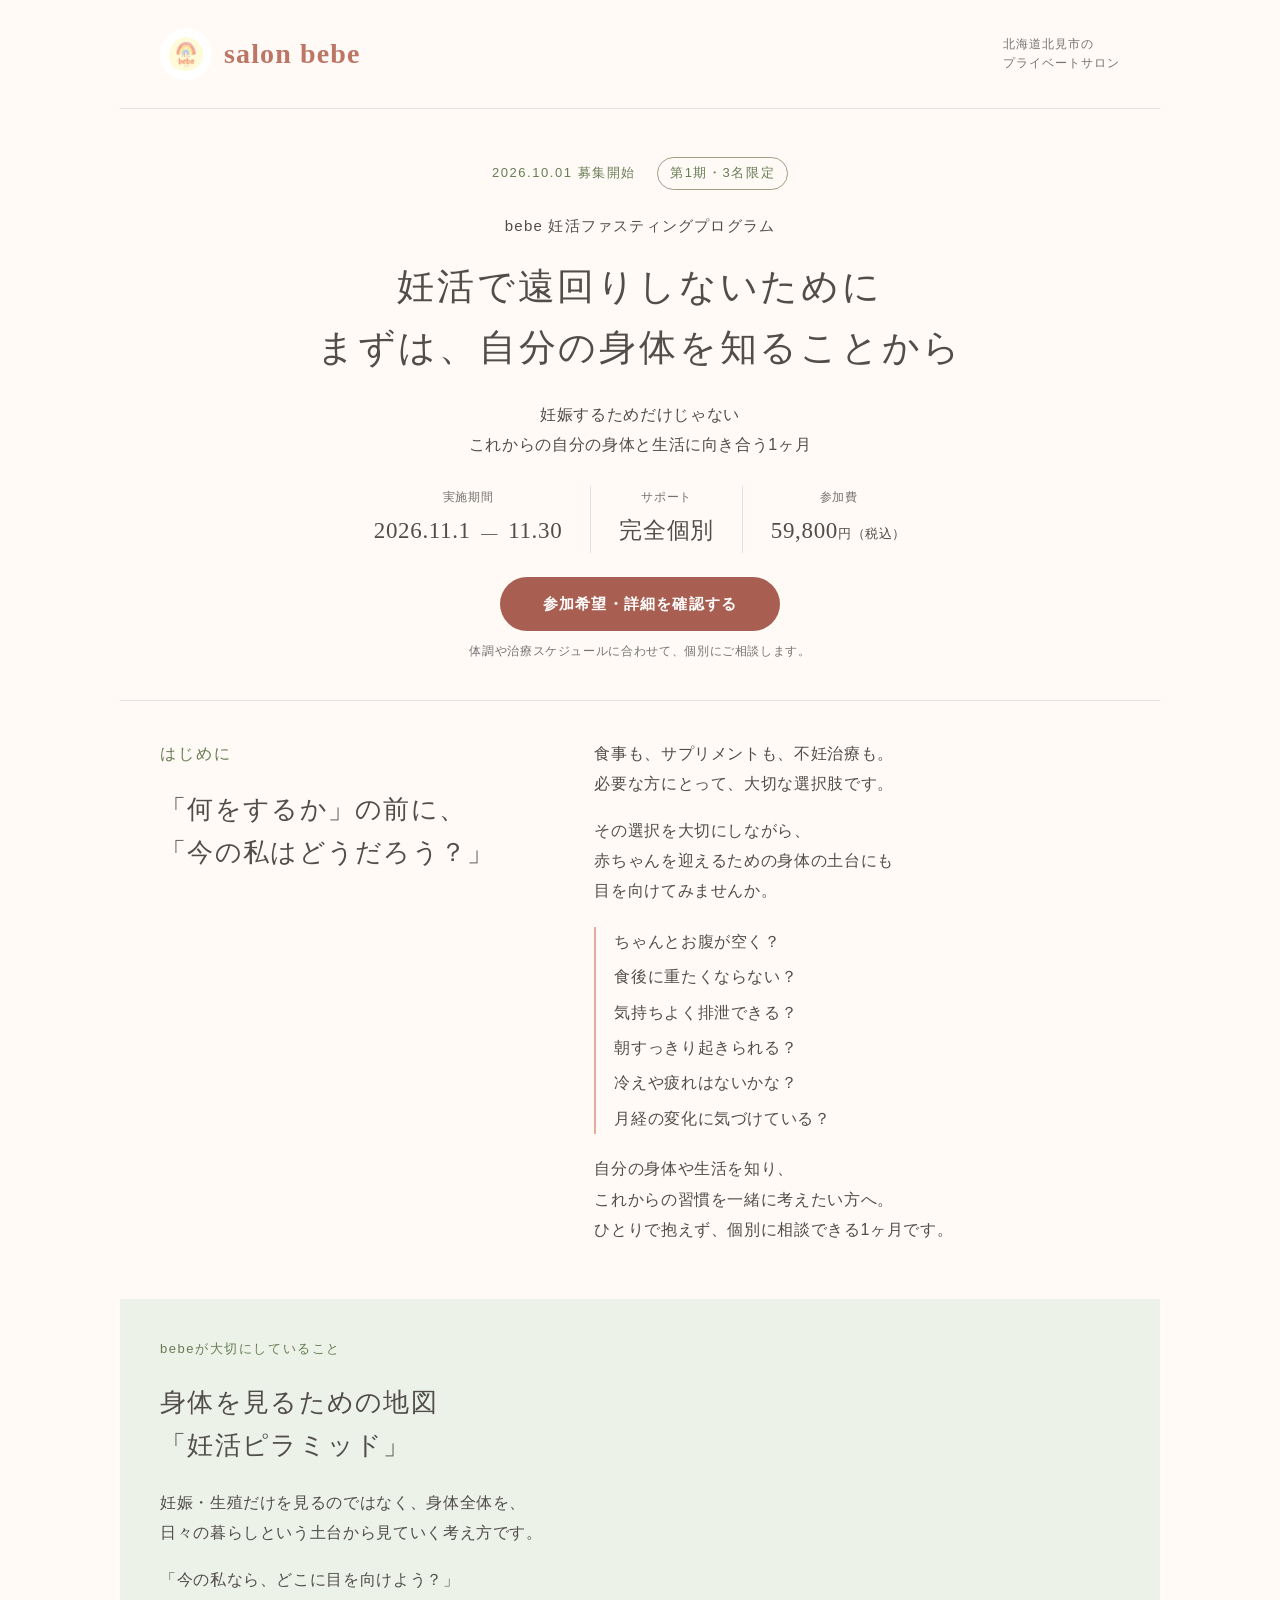
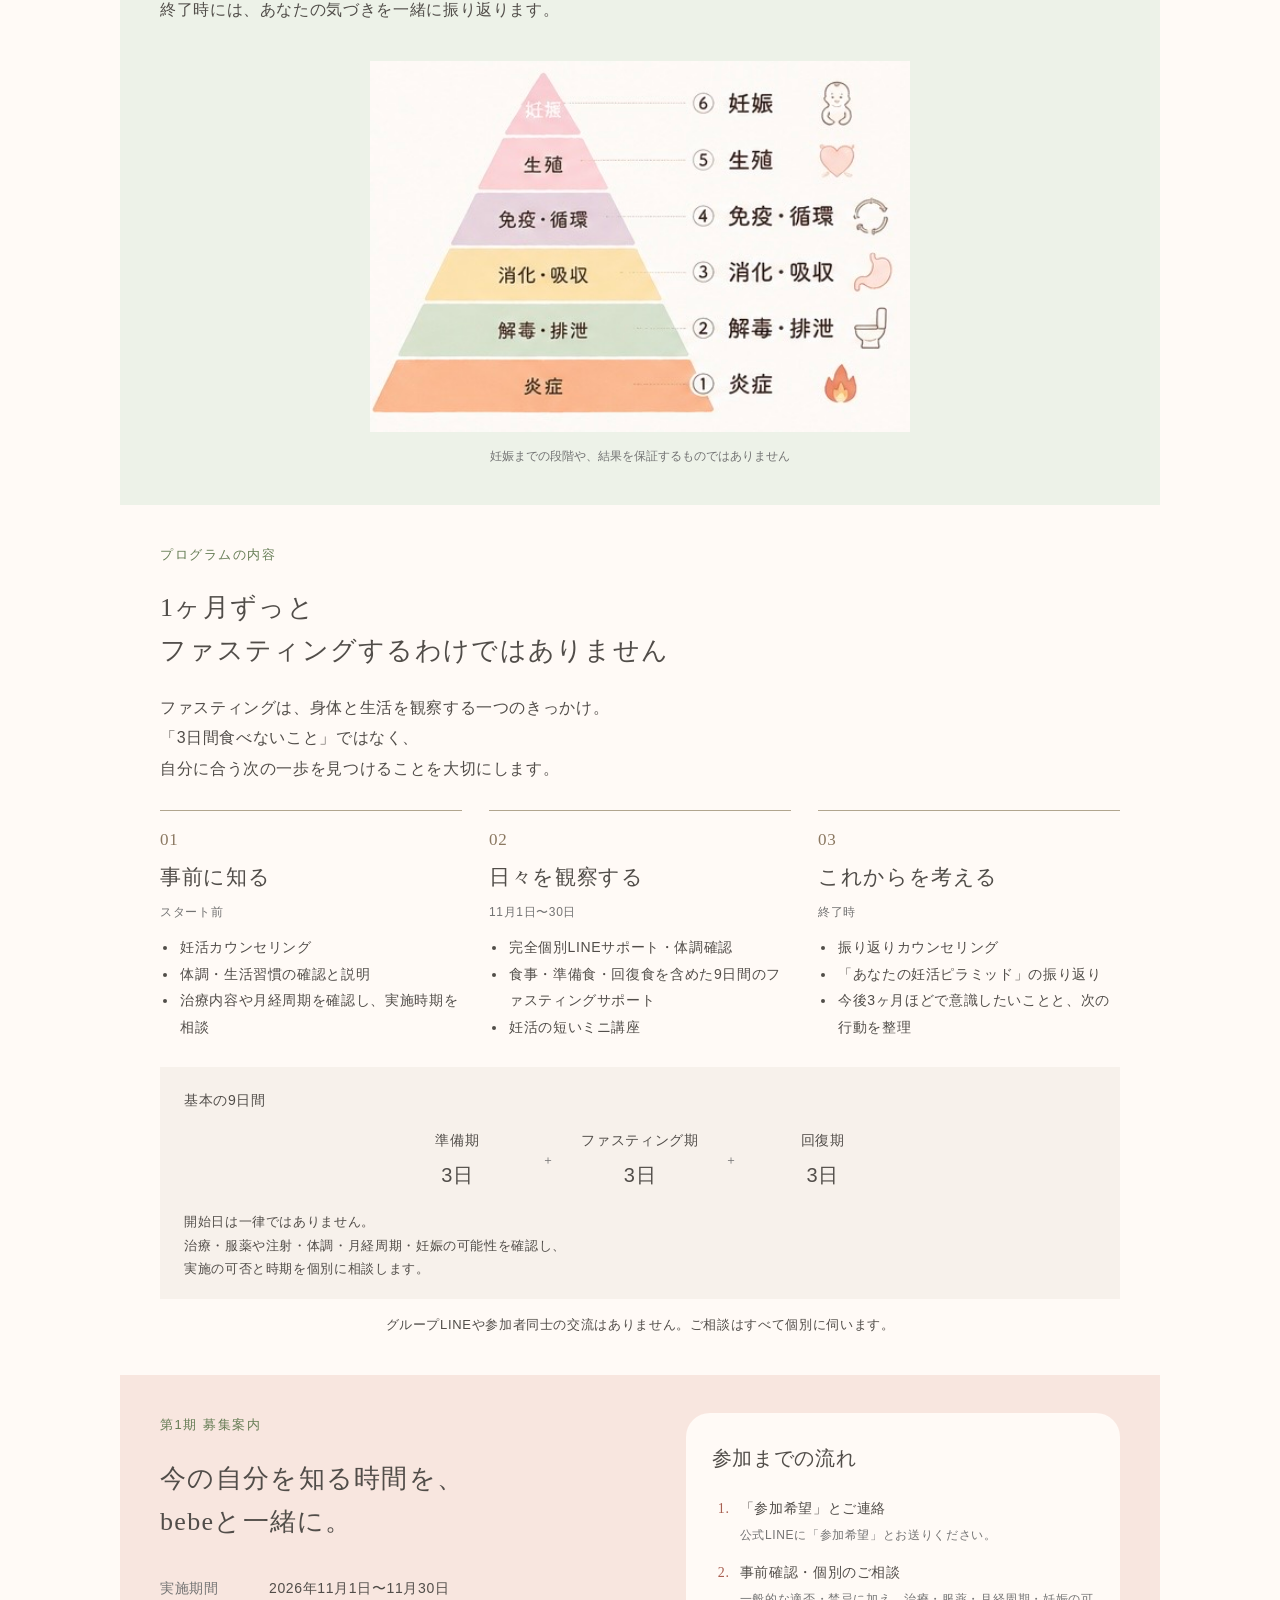
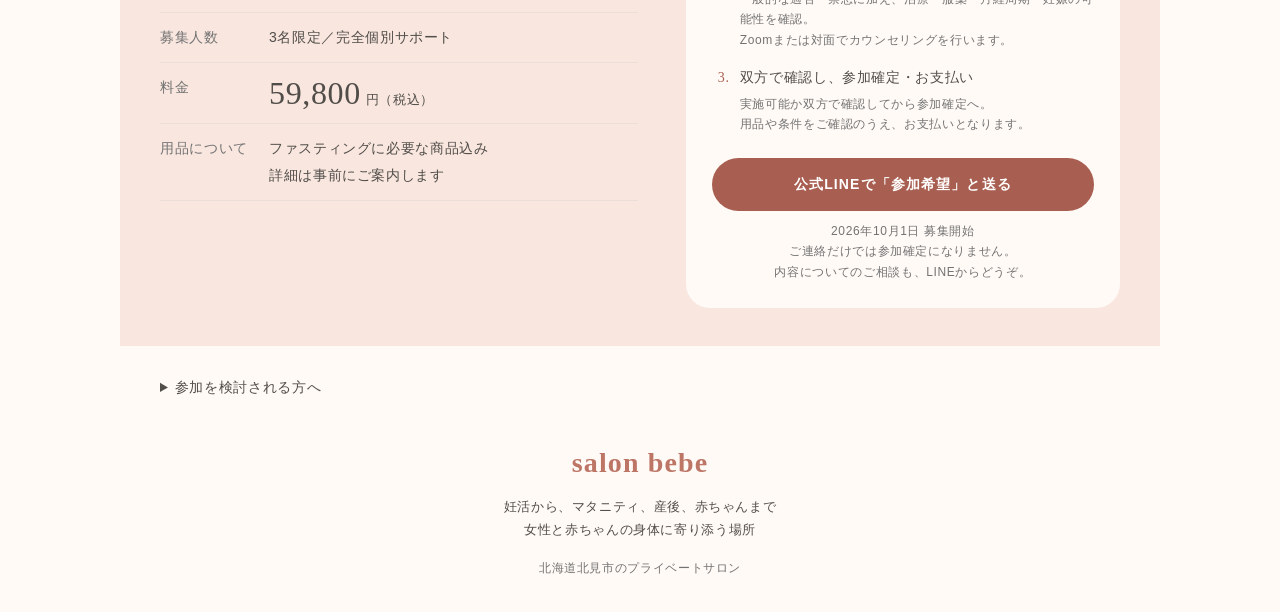
==== ninkatsu-fasting/index.html @ 1df630d1 "妊活ファスティング募集ページ追加" ====
<!doctype html>
<html lang="ja">
<head><meta charset="utf-8"><meta name="viewport" content="width=device-width,initial-scale=1"><title>bebe｜妊活ファスティングプログラム 第1期募集</title><meta name="description" content="妊娠するためだけじゃない。これからの自分の身体と生活に向き合う1ヶ月。2026年11月1日〜30日・完全個別サポート・第1期3名・59,800円（税込）。"><meta name="theme-color" content="#fffaf6"><link rel="icon" href="favicon.svg"><link rel="stylesheet" href="style.dac8f2c6277c.css"></head>
<body><a class="skip" href="#main">本文へ</a><header class="header"><a class="brand" href="https://salonbebe2025-dotcom.github.io/my-website/" aria-label="salon bebe 公式ホームページ"><img src="logo.jpeg" alt="" width="52" height="52"><span>salon bebe</span></a><span class="place">北海道北見市の<br>プライベートサロン</span></header>
<main id="main">
<section class="hero"><div class="eyebrow">2026.10.01 募集開始 <span>第1期・3名限定</span></div><p class="program">bebe 妊活ファスティングプログラム</p><h1>妊活で遠回りしないために<br>まずは、自分の身体を知ることから</h1><p class="lead">妊娠するためだけじゃない<br>これからの自分の身体と生活に向き合う1ヶ月</p><div class="facts"><div><small>実施期間</small><strong>2026.11.1 <i>—</i> 11.30</strong></div><div><small>サポート</small><strong>完全個別</strong></div><div><small>参加費</small><strong>59,800<span>円（税込）</span></strong></div></div><a class="button" href="#join">参加希望・詳細を確認する</a><p class="micro">体調や治療スケジュールに合わせて、個別にご相談します。</p></section>
<section class="intro section"><div><p class="eyebrow">はじめに</p><h2>「何をするか」の前に、<br>「今の私はどうだろう？」</h2></div><div><p>食事も、サプリメントも、不妊治療も。<br>必要な方にとって、大切な選択肢です。</p><p class="intro-lines">その選択を大切にしながら、<br>赤ちゃんを迎えるための身体の土台にも<br>目を向けてみませんか。</p><div class="questions"><p>ちゃんとお腹が空く？</p><p>食後に重たくならない？</p><p>気持ちよく排泄できる？</p><p>朝すっきり起きられる？</p><p>冷えや疲れはないかな？</p><p>月経の変化に気づけている？</p></div><p class="intro-lines">自分の身体や生活を知り、<br>これからの習慣を一緒に考えたい方へ。<br>ひとりで抱えず、個別に相談できる1ヶ月です。</p></div></section>
<section class="map section"><div class="map-copy"><p class="eyebrow">bebeが大切にしていること</p><h2>身体を見るための地図<br>「妊活ピラミッド」</h2><p>妊娠・生殖だけを見るのではなく、身体全体を、<br>日々の暮らしという土台から見ていく考え方です。</p><p>「今の私なら、どこに目を向けよう？」<br>終了時には、あなたの気づきを一緒に振り返ります。</p></div><figure><img class="pyramid-image" src="pyramid.jpeg" width="492" height="338" alt="bebe公式HPの妊活ピラミッド。炎症、解毒・排泄、消化・吸収、免疫・循環、生殖、妊娠の6つの視点。医学的な妊娠の順序を示すものではありません。"><figcaption>妊娠までの段階や、結果を保証するものではありません</figcaption></figure></section>
<section class="section support"><p class="eyebrow">プログラムの内容</p><h2>1ヶ月ずっと<br>ファスティングするわけではありません</h2><p class="support-intro">ファスティングは、身体と生活を観察する一つのきっかけ。<br>「3日間食べないこと」ではなく、<br>自分に合う次の一歩を見つけることを大切にします。</p><div class="stages"><article><span class="number">01</span><h3>事前に知る</h3><p class="stage-date">スタート前</p><ul><li>妊活カウンセリング</li><li>体調・生活習慣の確認と説明</li><li>治療内容や月経周期を確認し、実施時期を相談</li></ul></article><article><span class="number">02</span><h3>日々を観察する</h3><p class="stage-date">11月1日〜30日</p><ul><li>完全個別LINEサポート・体調確認</li><li>食事・準備食・回復食を含めた9日間のファスティングサポート</li><li>妊活の短いミニ講座</li></ul></article><article><span class="number">03</span><h3>これからを考える</h3><p class="stage-date">終了時</p><ul><li>振り返りカウンセリング</li><li>「あなたの妊活ピラミッド」の振り返り</li><li>今後3ヶ月ほどで意識したいことと、次の行動を整理</li></ul></article></div><div class="nine"><strong>基本の9日間</strong><div class="nine-days"><span>準備期 <b>3日</b></span><i>＋</i><span>ファスティング期 <b>3日</b></span><i>＋</i><span>回復期 <b>3日</b></span></div><p>開始日は一律ではありません。<br>治療・服薬や注射・体調・月経周期・妊娠の可能性を確認し、<br>実施の可否と時期を個別に相談します。</p></div><p class="individual">グループLINEや参加者同士の交流はありません。ご相談はすべて個別に伺います。</p></section>
<section class="join section" id="join"><div><p class="eyebrow">第1期 募集案内</p><h2>今の自分を知る時間を、<br>bebeと一緒に。</h2><dl><div><dt>実施期間</dt><dd>2026年11月1日〜11月30日</dd></div><div><dt>募集人数</dt><dd>3名限定／完全個別サポート</dd></div><div><dt>料金</dt><dd class="price">59,800<span>円（税込）</span></dd></div><div><dt>用品について</dt><dd>ファスティングに必要な商品込み<br>詳細は事前にご案内します</dd></div></dl></div><div class="join-card"><h3>参加までの流れ</h3><ol><li><b>「参加希望」とご連絡</b><span>公式LINEに「参加希望」とお送りください。</span></li><li><b>事前確認・個別のご相談</b><span>一般的な適否・禁忌に加え、治療・服薬・月経周期・妊娠の可能性を確認。<br>Zoomまたは対面でカウンセリングを行います。</span></li><li><b>双方で確認し、参加確定・お支払い</b><span>実施可能か双方で確認してから参加確定へ。<br>用品や条件をご確認のうえ、お支払いとなります。</span></li></ol><a class="button" href="https://lin.ee/MIqWeve" target="_blank" rel="noopener noreferrer">公式LINEで「参加希望」と送る</a><p class="micro" id="join-status">2026年10月1日 募集開始<br>ご連絡だけでは参加確定になりません。<br>内容についてのご相談も、LINEからどうぞ。</p></div></section>
<section class="notes"><details><summary>参加を検討される方へ</summary><p>このプログラムは医療行為や不妊治療の代わりではなく、妊娠や体質改善を保証するものではありません。</p><p>妊娠中・妊娠の可能性がある方は、自己判断でファスティングを始めないでください。治療中・服薬中・持病がある方は、事前に主治医へご相談ください。薬や注射を自己判断で中断・変更しないでください。状態によっては実施を見合わせます。</p></details></section>
</main><footer><div class="brand"><span>salon bebe</span></div><p>妊活から、マタニティ、産後、赤ちゃんまで<br>女性と赤ちゃんの身体に寄り添う場所</p><small>北海道北見市のプライベートサロン</small></footer>
</body></html>
---- ninkatsu-fasting/style.dac8f2c6277c.css ----
:root{--paper:#f7f5ef;--ink:#493e38;--muted:#6e665c;--line:#dcd6ca;--accent:#785748;--sand:#eee8dc;--olive:#66684f}*{box-sizing:border-box}html{scroll-behavior:smooth;scroll-padding-top:24px}body{margin:0;background:var(--paper);color:var(--ink);font-family:-apple-system,BlinkMacSystemFont,"Hiragino Kaku Gothic ProN","Yu Gothic",sans-serif;font-size:16px;line-height:1.9;-webkit-font-smoothing:antialiased}a{color:inherit}button,a{-webkit-tap-highlight-color:transparent}button{font:inherit}a:focus-visible,button:focus-visible,summary:focus-visible{outline:3px solid var(--olive);outline-offset:5px}.header,main,footer{max-width:1040px;margin:auto}.header{display:flex;justify-content:space-between;align-items:center;padding:28px 40px;border-bottom:1px solid var(--line)}.brand{display:flex;align-items:center;gap:17px;text-decoration:none}.brand>span{font-family:Georgia,serif;font-size:43px;letter-spacing:-3px;line-height:1}.brand small{font-size:13px;letter-spacing:.14em;border-left:1px solid var(--line);padding-left:17px}.place{font-size:12px;line-height:1.6;letter-spacing:.08em;color:var(--muted)}.hero{text-align:center;padding:48px 40px 38px}.eyebrow{font-size:13px;letter-spacing:.12em;color:var(--accent);margin:0 0 20px}.eyebrow span{display:inline-block;margin-left:16px;border:1px solid #a39b84;padding:3px 12px;border-radius:30px;color:var(--olive)}.program{font-size:15px;letter-spacing:.08em;margin:22px 0 16px}h1,h2,h3{font-family:"Hiragino Mincho ProN","Yu Mincho",YuMincho,serif;font-weight:500}h1{font-size:clamp(25px,3.2vw,37px);line-height:1.65;letter-spacing:.075em;margin:0 0 22px}h2{font-size:26px;line-height:1.65;letter-spacing:.05em;margin:0 0 20px}h3{font-size:21px;margin:0}.lead{line-height:1.85;margin:0 0 27px}.facts{display:flex;justify-content:center;margin:0 auto 24px;gap:28px}.facts>div{padding:0 28px 0 0;border-right:1px solid var(--line)}.facts>div:last-child{border:0;padding:0}.facts small{display:block;font-size:12px;color:var(--muted)}.facts strong{font-family:Georgia,"Yu Mincho",serif;font-size:23px;font-weight:400;white-space:nowrap}.facts strong span{font-family:inherit;font-size:13px}.facts i{font-style:normal;font-size:16px;padding:0 4px}.button{display:inline-flex;align-items:center;justify-content:center;min-height:52px;padding:13px 34px;min-width:280px;border:0;border-radius:4px;background:var(--accent);color:white;text-decoration:none;font-size:15px;letter-spacing:.08em;cursor:pointer;transition:background .15s}.button:hover{background:#5c4034}.micro{font-size:12px;line-height:1.7;color:var(--muted);margin:10px 0 0}.section{padding:38px 40px;border-top:1px solid var(--line)}p{margin:0 0 16px}.intro{display:grid;grid-template-columns:1fr 1.35fr;gap:45px}.questions{border-left:2px solid #b4a992;padding-left:18px;margin:20px 0}.questions p{font-size:14px;margin:5px 0}.map{background:var(--sand);display:grid;grid-template-columns:1.2fr 1fr;gap:50px;align-items:center;border-top:0}.map-copy p:not(.eyebrow){font-size:15px}figure{margin:0;text-align:center}.pyramid{display:flex;align-items:center;flex-direction:column;gap:5px;line-height:1.5;font-size:14px}.pyramid div{display:flex;align-items:center;justify-content:center;text-align:center;min-height:58px;background:#d8d0bf;clip-path:polygon(16% 0,84% 0,100% 100%,0 100%);width:100%;padding:10px 24px}.pyramid div:first-child{width:51%;background:#978972;color:white;clip-path:polygon(28% 0,72% 0,100% 100%,0 100%)}.pyramid div:nth-child(2){width:75%;background:#c1b59c}figcaption{font-size:12px;color:var(--muted);line-height:1.6;margin-top:15px}.support{border:0}.support-intro{font-size:15px}.stages{display:grid;grid-template-columns:repeat(3,1fr);gap:27px;margin:26px 0}.stages article{border-top:1px solid #b1a58e;padding-top:13px}.number{font-family:Georgia,serif;font-size:17px;color:#8b7861;display:block;margin-bottom:2px}.stage-date{font-size:12px;color:var(--muted);margin:3px 0 10px}ul{padding-left:18px;margin:0;font-size:14px;line-height:1.9}li{padding-left:2px}.nine{background:#efeee6;padding:18px 24px}.nine>strong{font-size:14px;font-weight:500}.nine-days{display:flex;justify-content:center;gap:19px;align-items:center;margin:8px 0 12px}.nine-days span{font-size:14px}.nine-days b{font-size:20px;font-weight:500;padding-left:4px}.nine-days i{font-size:12px;font-style:normal;color:var(--muted)}.nine p{font-size:13px;line-height:1.8;margin:0}.individual{font-size:13px;text-align:center;margin:14px 0 0}.join{display:grid;grid-template-columns:1.1fr 1fr;gap:48px;background:#f0ebe3;border:0;scroll-margin-top:20px}dl{margin:0}dl>div{display:grid;grid-template-columns:90px 1fr;gap:9px;padding:11px 0;border-bottom:1px solid var(--line);font-size:14px}dt{color:var(--muted)}dd{margin:0}.price{font-family:Georgia,serif;font-size:32px;line-height:1.2}.price span{font-size:13px;margin-left:5px}.join-card{background:var(--paper);padding:26px}.join-card h3{font-size:20px}.join-card ol{padding-left:22px;margin:18px 0 24px;font-size:14px}.join-card li{margin:0 0 14px;padding-left:6px}.join-card li::marker{font-family:Georgia,serif;color:var(--accent)}.join-card b{font-weight:500;display:block}.join-card li span{display:block;font-size:12px;color:var(--muted);line-height:1.7;margin-top:3px}.join-card .button{width:100%;min-width:0}.join-card .micro{text-align:center}.notes{padding:16px 40px 0}summary{cursor:pointer;font-size:14px;padding:12px 0}details p{font-size:13px;line-height:1.8}footer{padding:36px 40px 30px;text-align:center}footer .brand{justify-content:center}footer p{font-size:13px;line-height:1.8;margin:18px 0 10px}footer>small{font-size:12px;color:var(--muted)}.mobile{display:none}.skip{position:absolute;top:-100px}.skip:focus{top:8px;left:8px;background:white;padding:8px;z-index:10}dialog{background:var(--paper);color:var(--ink);border:1px solid var(--line);border-radius:8px;padding:38px;max-width:460px;width:calc(100% - 32px)}dialog::backdrop{background:#30271c66}dialog .button{margin-top:20px;min-width:0;width:100%}.close{position:absolute;right:10px;top:8px;background:none;border:0;font-size:26px;cursor:pointer;color:var(--ink);width:40px;height:40px}dialog h2{font-size:24px}
@media(max-width:700px){.header{padding:20px 22px}.brand>span{font-size:37px}.brand{gap:12px}.brand small{font-size:11px;padding-left:12px}.place{font-size:10px}.hero{padding:30px 22px}.eyebrow{font-size:12px;margin-bottom:16px;letter-spacing:.07em}.eyebrow span{margin-left:8px;padding:2px 8px}.program{font-size:13px;letter-spacing:.02em;margin:22px 0 14px}h1{font-size:25px;letter-spacing:.02em;line-height:1.65;margin-bottom:18px}h2{font-size:23px;margin-bottom:16px}.mobile{display:block}.lead{font-size:14px;margin-bottom:22px}.facts{gap:13px;flex-wrap:wrap;margin-bottom:22px}.facts>div{padding-right:13px}.facts>div:first-child{width:100%;border:0;padding:0}.facts>div:first-child small{display:inline;margin-right:10px}.facts strong{font-size:22px}.facts small{font-size:12px}.button{min-width:0;width:100%;font-size:14px}.micro{font-size:12px}.section{padding:30px 22px}.intro{grid-template-columns:1fr;gap:0}.intro p{font-size:15px}.questions p{font-size:14px}.questions{padding-left:13px;margin:17px 0}.map{grid-template-columns:1fr;gap:12px}.map-copy p{font-size:15px}.map figure{max-width:300px;width:100%;margin:auto}.pyramid div{min-height:47px;font-size:13px;padding:8px 20px}.map figcaption{font-size:12px}.support h2{font-size:22px}.support-intro{font-size:14px}.stages{grid-template-columns:1fr;gap:17px;margin:22px 0}.stages article{position:relative;padding:14px 0 0 39px}.number{position:absolute;left:0;top:14px}h3{font-size:21px}.stage-date{margin-bottom:7px}ul{font-size:14px}.nine{padding:15px}.nine-days{gap:6px;justify-content:space-between;line-height:1.5}.nine-days span{font-size:12px;text-align:center}.nine-days b{display:block;font-size:20px;padding:3px 0 0}.nine-days i{font-size:12px}.nine p,.individual{font-size:13px}.join{grid-template-columns:1fr;gap:25px}.join-card{padding:22px}.join-card ol{font-size:15px}.join-card li span{font-size:13px}.notes{padding:12px 22px 0}footer{padding:30px 22px}.join dl>div{grid-template-columns:80px 1fr}dialog{padding:30px 24px}}
@media(prefers-reduced-motion:reduce){html{scroll-behavior:auto}.button{transition:none}}

/* Existing salon bebe brand palette and typography */
:root{--paper:#fffaf6;--ink:#514d49;--muted:#737373;--line:#e9dfd8;--accent:#a85f51;--sand:#f7f1eb;--olive:#667d55}body{font-family:"Yu Gothic","Hiragino Kaku Gothic ProN",sans-serif;letter-spacing:.04em}h1,h2,h3{font-family:"Yu Mincho","Hiragino Mincho ProN",serif}.brand>span{font-size:28px;letter-spacing:.04em;font-weight:700;color:#bd7566}.brand img{border-radius:50%;object-fit:cover}.brand small{border:0;padding-left:0}.button{border-radius:99px;background:#a85f51;font-weight:600}.button:hover{background:#8f4f43}.eyebrow{color:var(--olive)}.hero h1{color:#514d49}.map{background:#edf2e8}.pyramid div{background:#e0e8d6}.pyramid div:first-child{background:#667d55}.pyramid div:nth-child(2){background:#acc293}.join{background:#f8e6df}.join-card{border-radius:24px}.nine{background:#f7f1eb}.questions{border-color:#e3ac9c}.notes details p{font-size:14px}.intro p,.map-copy p:not(.eyebrow),.support-intro{font-size:16px}.header .brand{gap:12px}.join-card .button{font-size:14px;padding-left:12px;padding-right:12px}
@media(max-width:700px){.header{padding:16px 20px}.header .brand{gap:9px;flex-wrap:wrap}.brand>span{font-size:23px}.header .brand small{display:none}.brand img{width:44px;height:44px}.questions p{font-size:14px}.lead{font-size:15px}.intro p,.map-copy p:not(.eyebrow),.support-intro{font-size:16px}.place{font-size:12px}.header .place{max-width:105px;font-size:11px}.facts strong{white-space:normal}}

@media(max-width:700px){.hero h1{font-size:clamp(1rem,4.7vw,1.5625rem);letter-spacing:0;line-height:1.8}}

@media(max-width:700px){.intro p.intro-lines{font-size:clamp(.875rem,3.7vw,1rem);letter-spacing:0}}

.map{grid-template-columns:1fr;gap:20px}.map figure{width:100%;max-width:540px;margin:auto}.pyramid-image{display:block;width:100%;height:auto}.map figcaption{white-space:nowrap;letter-spacing:0;font-size:12px}.map-copy{max-width:660px}@media(max-width:700px){.map{padding-left:16px;padding-right:16px}.map-copy p:not(.eyebrow){font-size:clamp(.75rem,3.45vw,1rem);letter-spacing:0}.map figcaption{font-size:clamp(.75rem,3.08vw,.875rem);margin-left:-8px;margin-right:-8px}}

@media(max-width:700px){.support h2{font-size:clamp(1rem,4.1vw,1.375rem);letter-spacing:0}}

.nine-days{display:grid;grid-template-columns:minmax(0,1fr) 12px minmax(0,1fr) 12px minmax(0,1fr);width:min(100%,450px);margin:12px auto 16px;gap:8px;align-items:center;text-align:center}.nine-days span{min-width:0;text-align:center}.nine-days b{display:block;padding:3px 0 0}.nine-days i{justify-self:center}@media(max-width:700px){.nine-days{width:92%;max-width:300px;gap:3px;grid-template-columns:minmax(0,1fr) 10px minmax(0,1fr) 10px minmax(0,1fr)}.nine-days span{font-size:12px;letter-spacing:0}}
@media(max-width:700px){.nine-days span{display:grid;grid-template-rows:36px auto;align-items:center}.nine-days b{align-self:start}}

.nine-days{max-width:520px;width:100%}.nine-days span{display:flex;flex-direction:column;align-items:center;white-space:nowrap}.nine-days b{align-self:center}@media(max-width:700px){.nine-days{max-width:340px;width:100%;grid-template-columns:minmax(0,1fr) 8px minmax(0,1.3fr) 8px minmax(0,1fr);gap:2px}.nine-days span{display:flex;line-height:1.5}.nine-days b{align-self:center}}

.join dl>div{grid-template-columns:100px minmax(0,1fr);align-items:start}.join dt{white-space:nowrap}.join dd{min-width:0}@media(max-width:700px){.join dl>div{grid-template-columns:100px minmax(0,1fr)}}
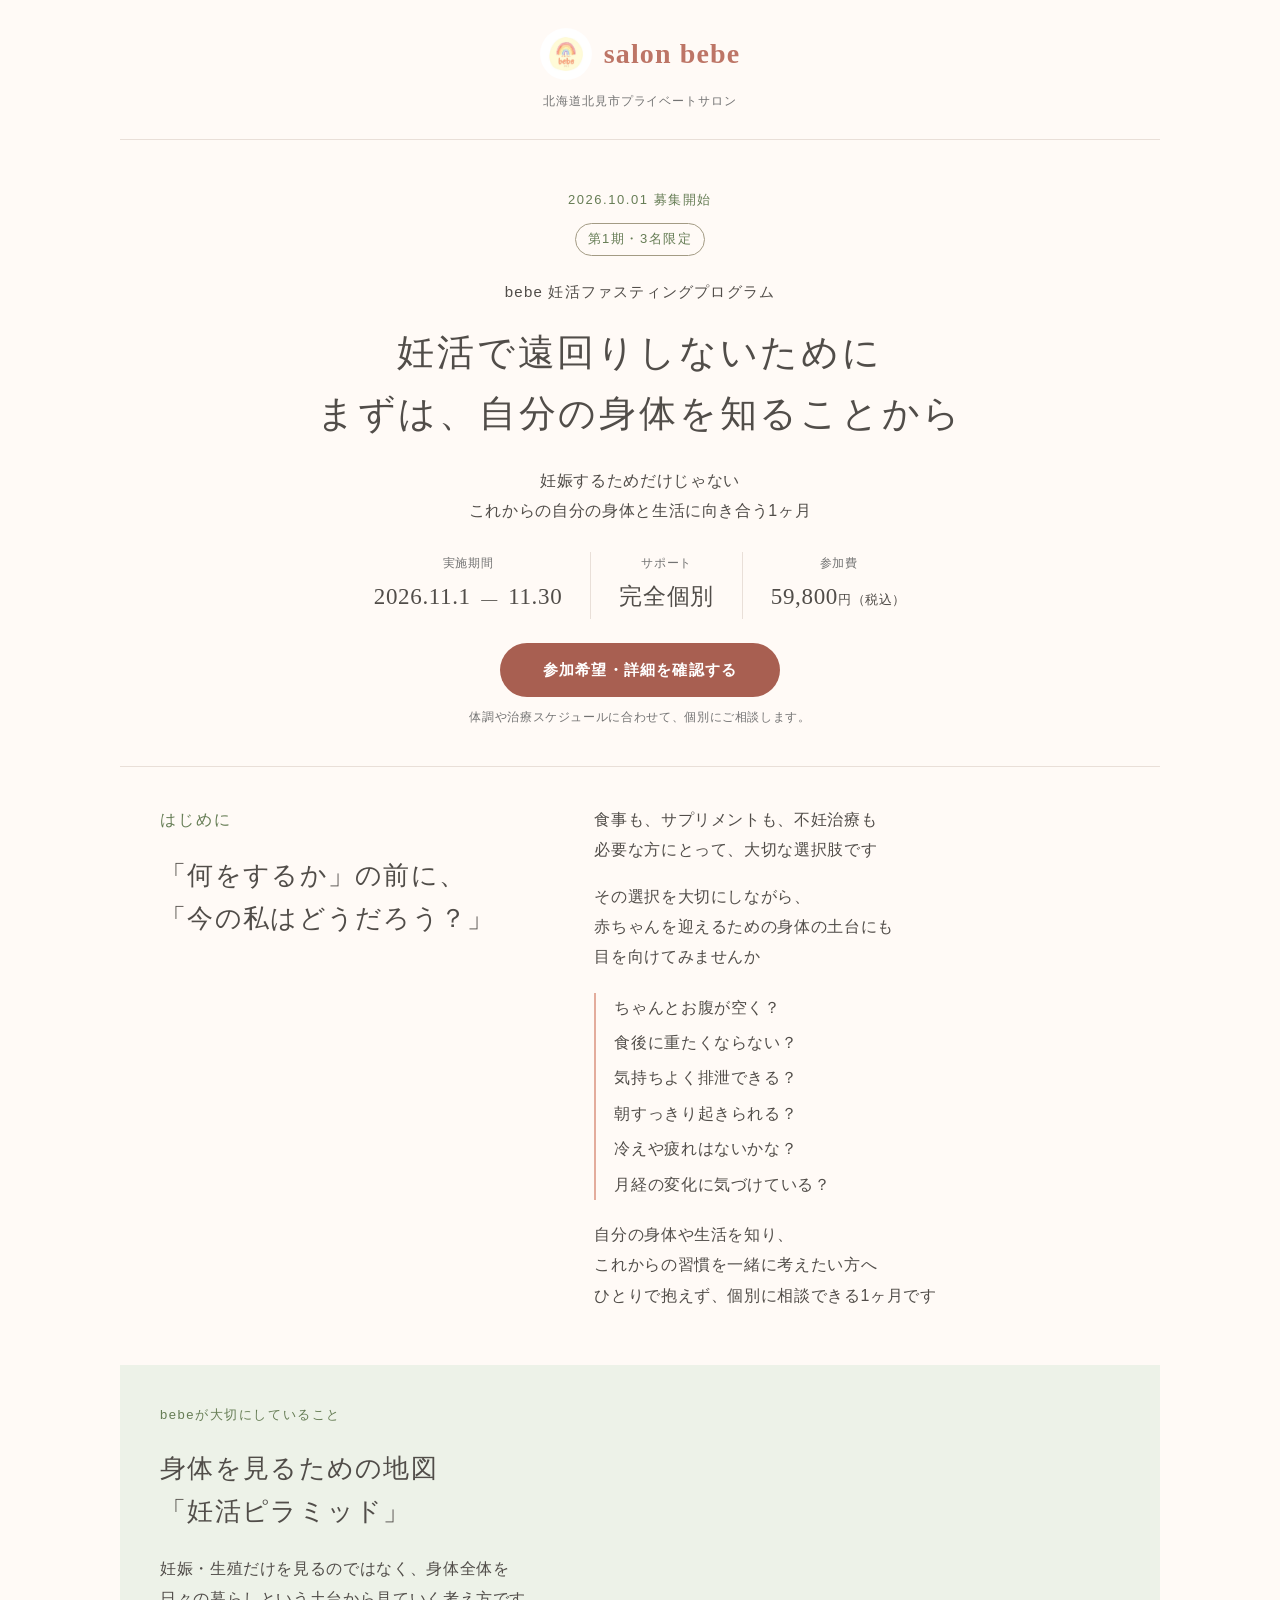
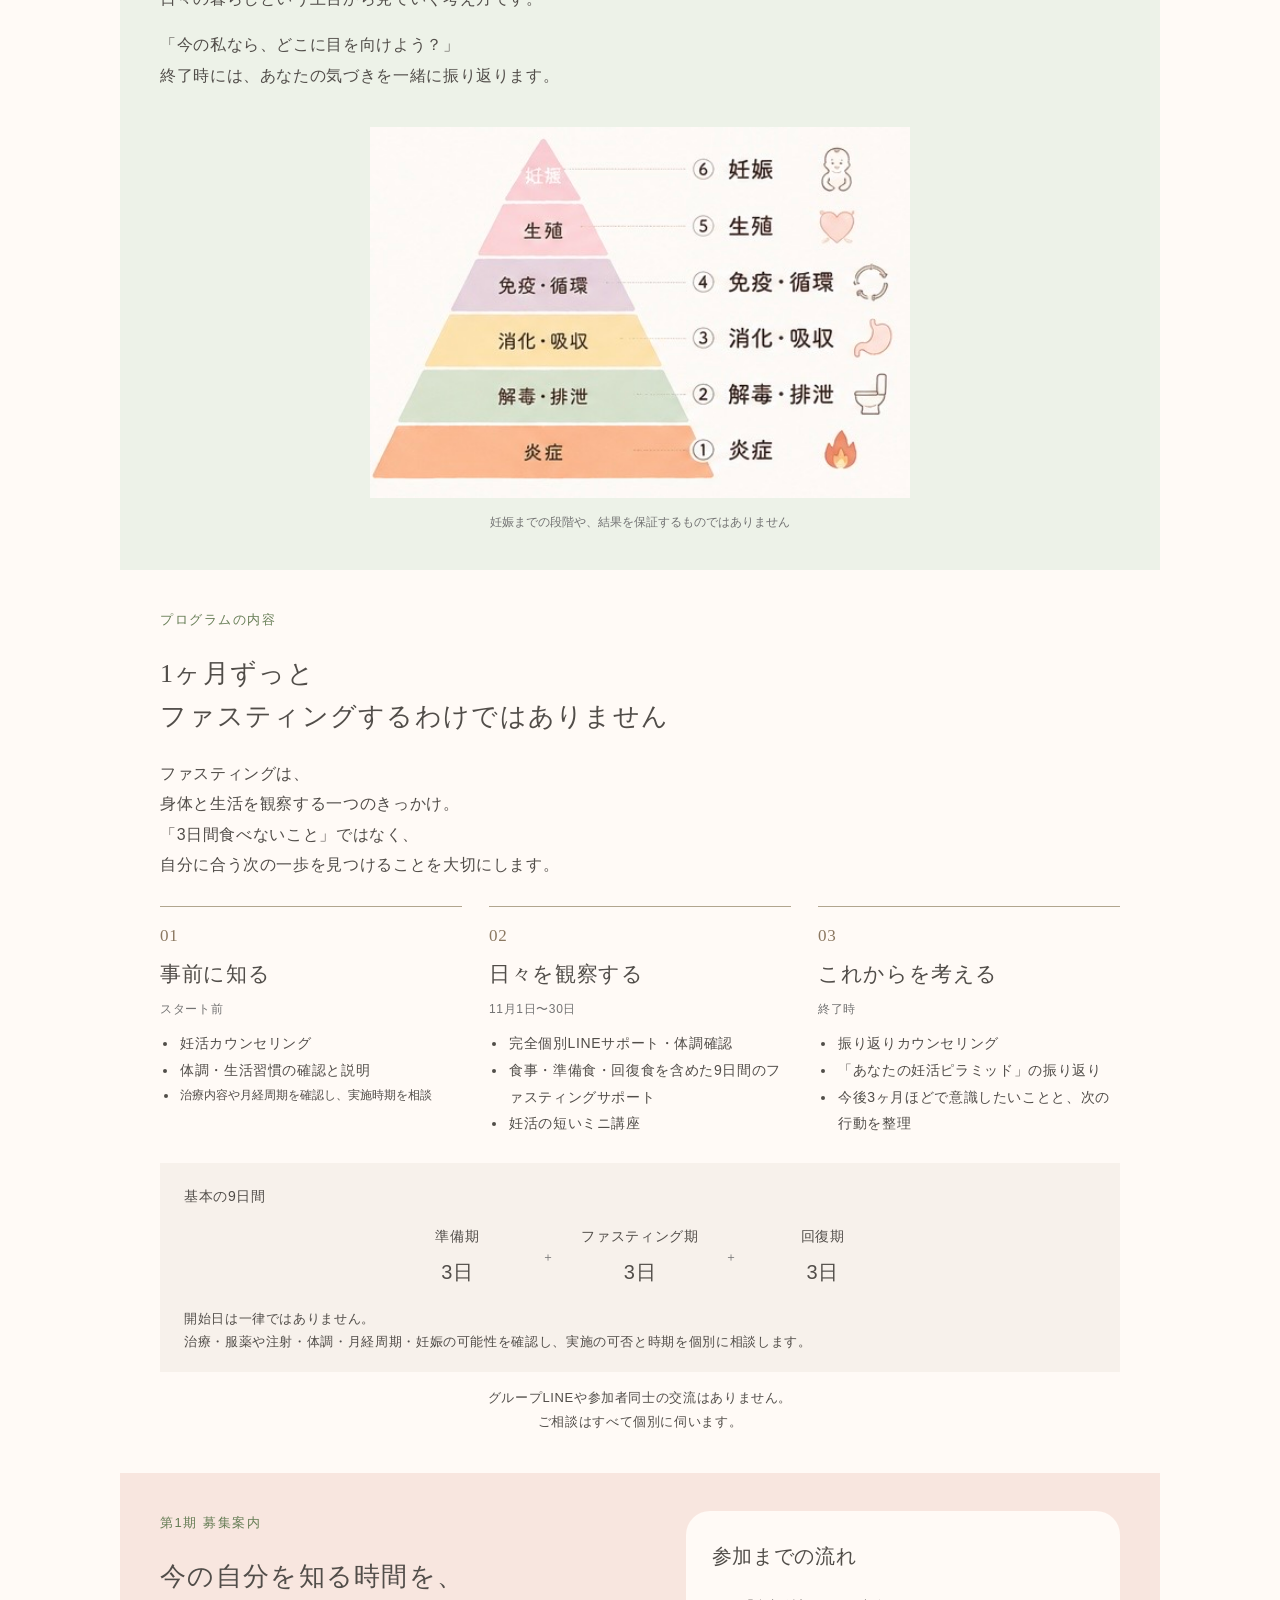
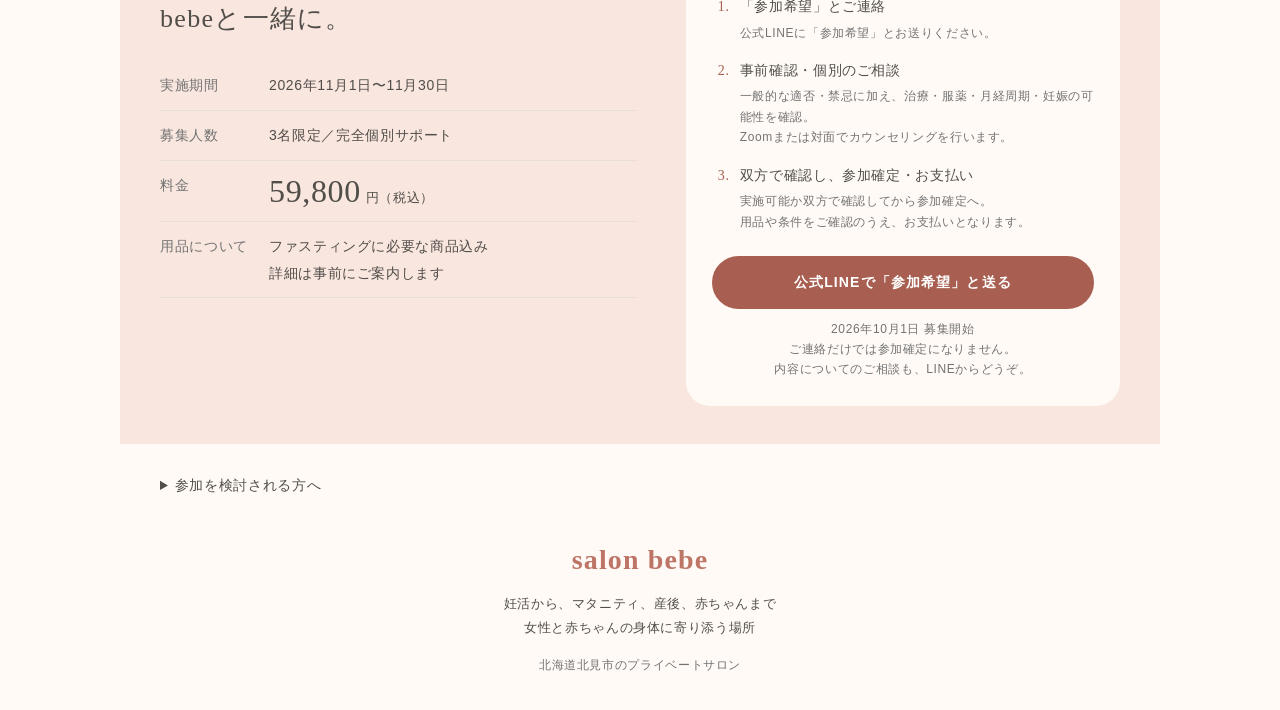
==== commit b648a621: "Add files via upload" ====
--- a/ninkatsu-fasting/index.html
+++ b/ninkatsu-fasting/index.html
@@ -1,12 +1,12 @@
 <!doctype html>
 <html lang="ja">
-<head><meta charset="utf-8"><meta name="viewport" content="width=device-width,initial-scale=1"><title>bebe｜妊活ファスティングプログラム 第1期募集</title><meta name="description" content="妊娠するためだけじゃない。これからの自分の身体と生活に向き合う1ヶ月。2026年11月1日〜30日・完全個別サポート・第1期3名・59,800円（税込）。"><meta name="theme-color" content="#fffaf6"><link rel="icon" href="favicon.svg"><link rel="stylesheet" href="style.dac8f2c6277c.css"></head>
-<body><a class="skip" href="#main">本文へ</a><header class="header"><a class="brand" href="https://salonbebe2025-dotcom.github.io/my-website/" aria-label="salon bebe 公式ホームページ"><img src="logo.jpeg" alt="" width="52" height="52"><span>salon bebe</span></a><span class="place">北海道北見市の<br>プライベートサロン</span></header>
+<head><meta charset="utf-8"><meta name="viewport" content="width=device-width,initial-scale=1"><title>bebe｜妊活ファスティングプログラム 第1期募集</title><meta name="description" content="妊娠するためだけじゃない。これからの自分の身体と生活に向き合う1ヶ月。2026年11月1日〜30日・完全個別サポート・第1期3名・59,800円（税込）。"><meta name="theme-color" content="#fffaf6"><link rel="icon" href="favicon.svg"><link rel="stylesheet" href="style.dac8f2c6277c.css"><style id="header-alignment">.header{flex-direction:column;justify-content:center;gap:12px;text-align:center}.header .brand{justify-content:center}.header .place{max-width:none;text-align:center}.hero>.eyebrow span{margin:10px 0 0}</style><style id="timing-line">.stages .timing-consult{font-size:12px;letter-spacing:0;white-space:nowrap}@media(min-width:701px) and (max-width:1000px){.stages{grid-template-columns:1fr}.stages .timing-consult{font-size:14px}}@media(max-width:359px){.stages article{padding-left:28px}.stages ul{padding-left:12px}.stages .timing-consult{font-size:12px;white-space:normal}}</style></head>
+<body><a class="skip" href="#main">本文へ</a><header class="header"><a class="brand" href="https://salonbebe2025-dotcom.github.io/my-website/" aria-label="salon bebe 公式ホームページ"><img src="logo.jpeg" alt="" width="52" height="52"><span>salon bebe</span></a><span class="place">北海道北見市プライベートサロン</span></header>
 <main id="main">
-<section class="hero"><div class="eyebrow">2026.10.01 募集開始 <span>第1期・3名限定</span></div><p class="program">bebe 妊活ファスティングプログラム</p><h1>妊活で遠回りしないために<br>まずは、自分の身体を知ることから</h1><p class="lead">妊娠するためだけじゃない<br>これからの自分の身体と生活に向き合う1ヶ月</p><div class="facts"><div><small>実施期間</small><strong>2026.11.1 <i>—</i> 11.30</strong></div><div><small>サポート</small><strong>完全個別</strong></div><div><small>参加費</small><strong>59,800<span>円（税込）</span></strong></div></div><a class="button" href="#join">参加希望・詳細を確認する</a><p class="micro">体調や治療スケジュールに合わせて、個別にご相談します。</p></section>
-<section class="intro section"><div><p class="eyebrow">はじめに</p><h2>「何をするか」の前に、<br>「今の私はどうだろう？」</h2></div><div><p>食事も、サプリメントも、不妊治療も。<br>必要な方にとって、大切な選択肢です。</p><p class="intro-lines">その選択を大切にしながら、<br>赤ちゃんを迎えるための身体の土台にも<br>目を向けてみませんか。</p><div class="questions"><p>ちゃんとお腹が空く？</p><p>食後に重たくならない？</p><p>気持ちよく排泄できる？</p><p>朝すっきり起きられる？</p><p>冷えや疲れはないかな？</p><p>月経の変化に気づけている？</p></div><p class="intro-lines">自分の身体や生活を知り、<br>これからの習慣を一緒に考えたい方へ。<br>ひとりで抱えず、個別に相談できる1ヶ月です。</p></div></section>
-<section class="map section"><div class="map-copy"><p class="eyebrow">bebeが大切にしていること</p><h2>身体を見るための地図<br>「妊活ピラミッド」</h2><p>妊娠・生殖だけを見るのではなく、身体全体を、<br>日々の暮らしという土台から見ていく考え方です。</p><p>「今の私なら、どこに目を向けよう？」<br>終了時には、あなたの気づきを一緒に振り返ります。</p></div><figure><img class="pyramid-image" src="pyramid.jpeg" width="492" height="338" alt="bebe公式HPの妊活ピラミッド。炎症、解毒・排泄、消化・吸収、免疫・循環、生殖、妊娠の6つの視点。医学的な妊娠の順序を示すものではありません。"><figcaption>妊娠までの段階や、結果を保証するものではありません</figcaption></figure></section>
-<section class="section support"><p class="eyebrow">プログラムの内容</p><h2>1ヶ月ずっと<br>ファスティングするわけではありません</h2><p class="support-intro">ファスティングは、身体と生活を観察する一つのきっかけ。<br>「3日間食べないこと」ではなく、<br>自分に合う次の一歩を見つけることを大切にします。</p><div class="stages"><article><span class="number">01</span><h3>事前に知る</h3><p class="stage-date">スタート前</p><ul><li>妊活カウンセリング</li><li>体調・生活習慣の確認と説明</li><li>治療内容や月経周期を確認し、実施時期を相談</li></ul></article><article><span class="number">02</span><h3>日々を観察する</h3><p class="stage-date">11月1日〜30日</p><ul><li>完全個別LINEサポート・体調確認</li><li>食事・準備食・回復食を含めた9日間のファスティングサポート</li><li>妊活の短いミニ講座</li></ul></article><article><span class="number">03</span><h3>これからを考える</h3><p class="stage-date">終了時</p><ul><li>振り返りカウンセリング</li><li>「あなたの妊活ピラミッド」の振り返り</li><li>今後3ヶ月ほどで意識したいことと、次の行動を整理</li></ul></article></div><div class="nine"><strong>基本の9日間</strong><div class="nine-days"><span>準備期 <b>3日</b></span><i>＋</i><span>ファスティング期 <b>3日</b></span><i>＋</i><span>回復期 <b>3日</b></span></div><p>開始日は一律ではありません。<br>治療・服薬や注射・体調・月経周期・妊娠の可能性を確認し、<br>実施の可否と時期を個別に相談します。</p></div><p class="individual">グループLINEや参加者同士の交流はありません。ご相談はすべて個別に伺います。</p></section>
+<section class="hero"><div class="eyebrow">2026.10.01 募集開始<br><span>第1期・3名限定</span></div><p class="program">bebe 妊活ファスティングプログラム</p><h1>妊活で遠回りしないために<br>まずは、自分の身体を知ることから</h1><p class="lead">妊娠するためだけじゃない<br>これからの自分の身体と生活に向き合う1ヶ月</p><div class="facts"><div><small>実施期間</small><strong>2026.11.1 <i>—</i> 11.30</strong></div><div><small>サポート</small><strong>完全個別</strong></div><div><small>参加費</small><strong>59,800<span>円（税込）</span></strong></div></div><a class="button" href="#join">参加希望・詳細を確認する</a><p class="micro">体調や治療スケジュールに合わせて、個別にご相談します。</p></section>
+<section class="intro section"><div><p class="eyebrow">はじめに</p><h2>「何をするか」の前に、<br>「今の私はどうだろう？」</h2></div><div><p>食事も、サプリメントも、不妊治療も<br>必要な方にとって、大切な選択肢です</p><p class="intro-lines">その選択を大切にしながら、<br>赤ちゃんを迎えるための身体の土台にも<br>目を向けてみませんか</p><div class="questions"><p>ちゃんとお腹が空く？</p><p>食後に重たくならない？</p><p>気持ちよく排泄できる？</p><p>朝すっきり起きられる？</p><p>冷えや疲れはないかな？</p><p>月経の変化に気づけている？</p></div><p class="intro-lines">自分の身体や生活を知り、<br>これからの習慣を一緒に考えたい方へ<br>ひとりで抱えず、個別に相談できる1ヶ月です</p></div></section>
+<section class="map section"><div class="map-copy"><p class="eyebrow">bebeが大切にしていること</p><h2>身体を見るための地図<br>「妊活ピラミッド」</h2><p>妊娠・生殖だけを見るのではなく、身体全体を<br>日々の暮らしという土台から見ていく考え方です。</p><p>「今の私なら、どこに目を向けよう？」<br>終了時には、あなたの気づきを一緒に振り返ります。</p></div><figure><img class="pyramid-image" src="pyramid.jpeg" width="492" height="338" alt="bebe公式HPの妊活ピラミッド。炎症、解毒・排泄、消化・吸収、免疫・循環、生殖、妊娠の6つの視点。医学的な妊娠の順序を示すものではありません。"><figcaption>妊娠までの段階や、結果を保証するものではありません</figcaption></figure></section>
+<section class="section support"><p class="eyebrow">プログラムの内容</p><h2>1ヶ月ずっと<br>ファスティングするわけではありません</h2><p class="support-intro">ファスティングは、<br>身体と生活を観察する一つのきっかけ。<br>「3日間食べないこと」ではなく、<br>自分に合う次の一歩を見つけることを大切にします。</p><div class="stages"><article><span class="number">01</span><h3>事前に知る</h3><p class="stage-date">スタート前</p><ul><li>妊活カウンセリング</li><li>体調・生活習慣の確認と説明</li><li class="timing-consult">治療内容や月経周期を確認し、実施時期を相談</li></ul></article><article><span class="number">02</span><h3>日々を観察する</h3><p class="stage-date">11月1日〜30日</p><ul><li>完全個別LINEサポート・体調確認</li><li>食事・準備食・回復食を含めた9日間のファスティングサポート</li><li>妊活の短いミニ講座</li></ul></article><article><span class="number">03</span><h3>これからを考える</h3><p class="stage-date">終了時</p><ul><li>振り返りカウンセリング</li><li>「あなたの妊活ピラミッド」の振り返り</li><li>今後3ヶ月ほどで意識したいことと、次の行動を整理</li></ul></article></div><div class="nine"><strong>基本の9日間</strong><div class="nine-days"><span>準備期 <b>3日</b></span><i>＋</i><span>ファスティング期 <b>3日</b></span><i>＋</i><span>回復期 <b>3日</b></span></div><p>開始日は一律ではありません。<br>治療・服薬や注射・体調・月経周期・妊娠の可能性を確認し、実施の可否と時期を個別に相談します。</p></div><p class="individual">グループLINEや参加者同士の交流はありません。<br>ご相談はすべて個別に伺います。</p></section>
 <section class="join section" id="join"><div><p class="eyebrow">第1期 募集案内</p><h2>今の自分を知る時間を、<br>bebeと一緒に。</h2><dl><div><dt>実施期間</dt><dd>2026年11月1日〜11月30日</dd></div><div><dt>募集人数</dt><dd>3名限定／完全個別サポート</dd></div><div><dt>料金</dt><dd class="price">59,800<span>円（税込）</span></dd></div><div><dt>用品について</dt><dd>ファスティングに必要な商品込み<br>詳細は事前にご案内します</dd></div></dl></div><div class="join-card"><h3>参加までの流れ</h3><ol><li><b>「参加希望」とご連絡</b><span>公式LINEに「参加希望」とお送りください。</span></li><li><b>事前確認・個別のご相談</b><span>一般的な適否・禁忌に加え、治療・服薬・月経周期・妊娠の可能性を確認。<br>Zoomまたは対面でカウンセリングを行います。</span></li><li><b>双方で確認し、参加確定・お支払い</b><span>実施可能か双方で確認してから参加確定へ。<br>用品や条件をご確認のうえ、お支払いとなります。</span></li></ol><a class="button" href="https://lin.ee/MIqWeve" target="_blank" rel="noopener noreferrer">公式LINEで「参加希望」と送る</a><p class="micro" id="join-status">2026年10月1日 募集開始<br>ご連絡だけでは参加確定になりません。<br>内容についてのご相談も、LINEからどうぞ。</p></div></section>
 <section class="notes"><details><summary>参加を検討される方へ</summary><p>このプログラムは医療行為や不妊治療の代わりではなく、妊娠や体質改善を保証するものではありません。</p><p>妊娠中・妊娠の可能性がある方は、自己判断でファスティングを始めないでください。治療中・服薬中・持病がある方は、事前に主治医へご相談ください。薬や注射を自己判断で中断・変更しないでください。状態によっては実施を見合わせます。</p></details></section>
 </main><footer><div class="brand"><span>salon bebe</span></div><p>妊活から、マタニティ、産後、赤ちゃんまで<br>女性と赤ちゃんの身体に寄り添う場所</p><small>北海道北見市のプライベートサロン</small></footer>
